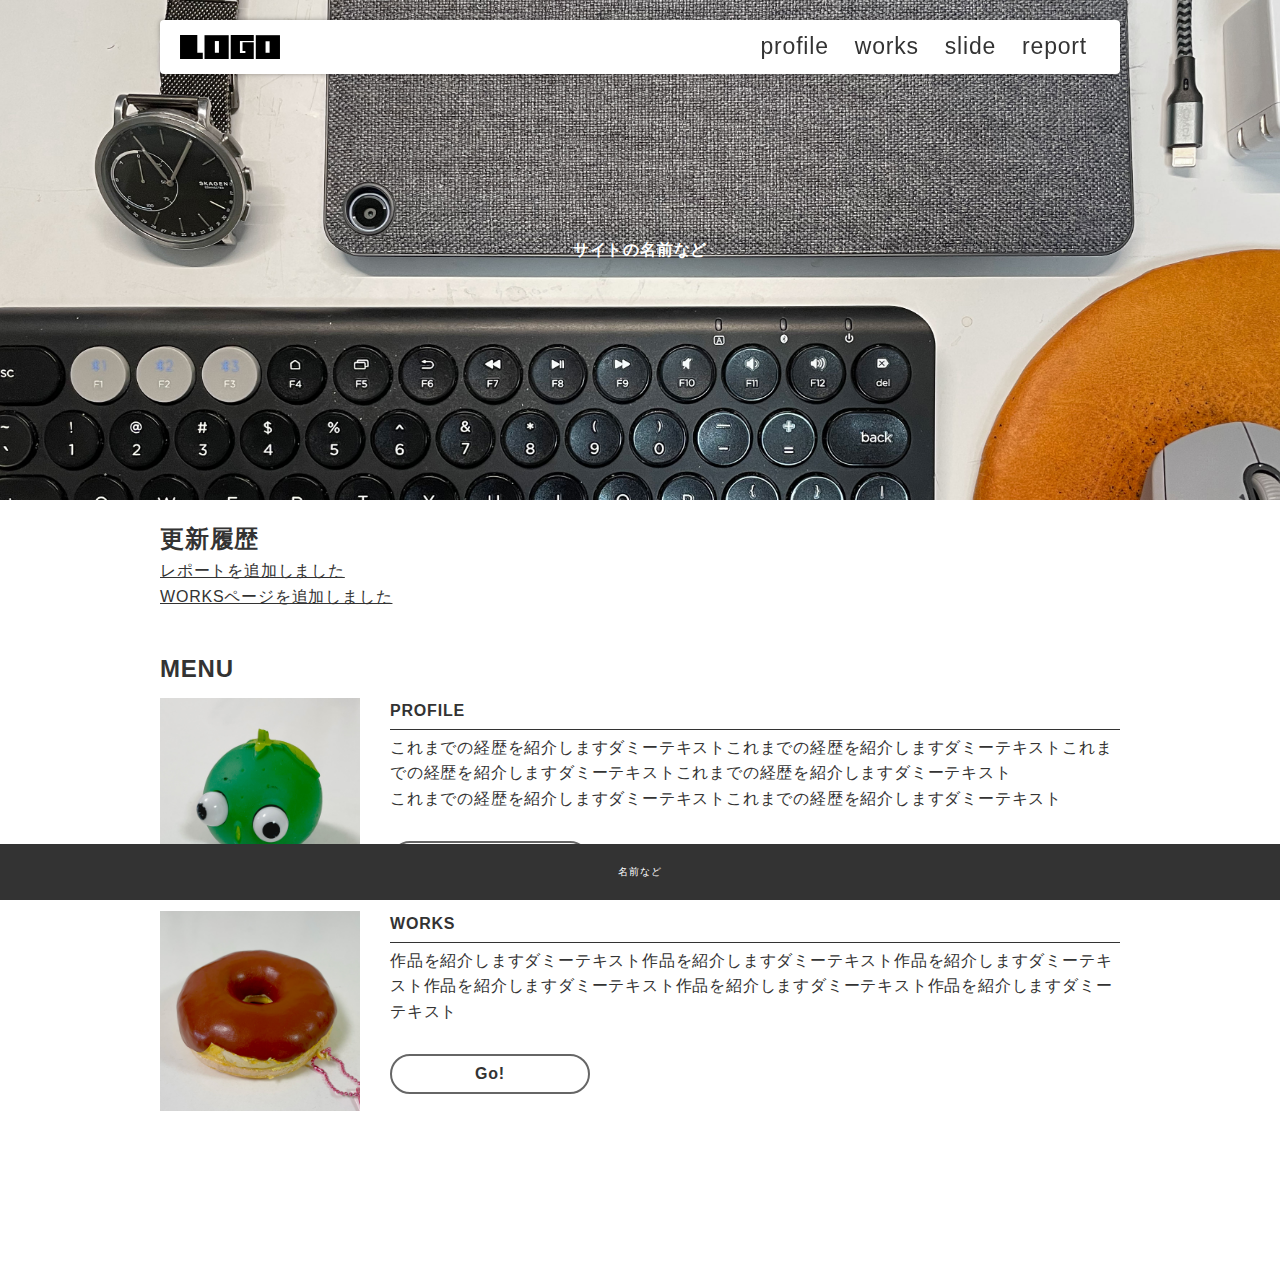
==== index.html @ 626401fb "Initial commit" ====
<!DOCTYPE html>
<html lang="ja">
  <head>
    <meta charset="UTF-8" />
    <meta http-equiv="X-UA-Compatible" content="IE=edge" />
    <meta name="viewport" content="width=device-width, initial-scale=1.0" />
    <link rel="stylesheet" href="./css/style.css" />

    <!-- cdnからjquery読み込み -->
    <script
      src="https://code.jquery.com/jquery-3.6.0.js"
      integrity="sha256-H+K7U5CnXl1h5ywQfKtSj8PCmoN9aaq30gDh27Xc0jk="
      crossorigin="anonymous"
    ></script>
    
    <script src="./js/main.js"></script>
    <title>トップページ</title>
  </head>
  <body>
    <header>
      <div class="inner">
        <div id="menu_btn"></div>
        <p id="header_logo">
          <a href="./index.html"><img src="./images/logo.svg" alt="" /></a>
        </p>
        <ul id="global_menu">
          <li><a href="./profile.html">profile</a></li>
          <li><a href="./works.html">works</a></li>
          <li><a href="./slide.html">slide</a></li>
          <li><a href="./report.html">report</a></li>
        </ul>
      </div>
    </header>

    <div class="top_eye_catch">サイトの名前など</div>

    <div class="contents">
      <section class="sec">
        <h2>更新履歴</h2>
        <ul>
          <li><a href="./report.html">レポートを追加しました</a></li>
          <li><a href="./works.html">WORKSページを追加しました</a></li>
        </ul>
      </section>

      <section class="sec">
        <h2>MENU</h2>
        <div class="link_menu">
          <div class="each_link">
            <div class="link_pic">
              <img src="./images/toy01.jpg" />
            </div>
            <div class="link_txt">
              <p class="link_title">PROFILE</p>
              <div>
                これまでの経歴を紹介しますダミーテキストこれまでの経歴を紹介しますダミーテキストこれまでの経歴を紹介しますダミーテキストこれまでの経歴を紹介しますダミーテキスト<br />
                これまでの経歴を紹介しますダミーテキストこれまでの経歴を紹介しますダミーテキスト
              </div>
              <a class="link_btn" href="./profile.html">Go!</a>
            </div>
          </div>

          <div class="each_link">
            <div class="link_pic">
              <img src="./images/toy02.jpg" />
            </div>
            <div class="link_txt">
              <p class="link_title">WORKS</p>
              <div>
                作品を紹介しますダミーテキスト作品を紹介しますダミーテキスト作品を紹介しますダミーテキスト作品を紹介しますダミーテキスト作品を紹介しますダミーテキスト作品を紹介しますダミーテキスト
              </div>
              <a class="link_btn" href="./works.html">Go!</a>
            </div>
          </div>
        </div>
      </section>
    </div>

    <footer>名前など</footer>
  </body>
</html>
---- css/style.css ----
@charset "UTF-8";
/*======================================================
基本 全体の設定
======================================================*/
* {
  box-sizing: border-box;
  margin: 0;
  padding: 0;
}

html,
body {
  font-feature-settings: "palt";
  background-color: #fff;
  position: relative;
}

body {
  font-size: 16px;
  line-height: 1.6;
  font-family: "游ゴシック体", YuGothic, "游ゴシック", "Yu Gothic", "ヒラギノ角ゴ ProN W3", "Hiragino Kaku Gothic ProN", "メイリオ", Meiryo, sans-serif;
  color: #333333;
  letter-spacing: 0.05em;
  min-height: 100vh;
  padding-bottom: 100px;
}

a {
  color: inherit;
  transition: 0.3s all;/* 値が変わった場合、0.3秒かけて変化する */
}

/* a:hoverはマウスオーバーしたときのセレクタ */
a:hover {
  opacity: 0.7;
}

/* 画像は親要素からはみ出さないように最大幅を100%に */
img {
  max-width: 100%;
  height: auto;
}

/* リストの先頭に・がつかないように */
li {
  list-style: none;
}

@media (min-width: 901px) {
  .sp_only {
    display: none !important;
  }
}

@media (max-width: 900px) {
  .pc_only {
    display: none !important;
  }
}




/*======================================================
header
======================================================*/
header {
  position: fixed;/* position: fixedにするとスクロールしても同じ位置に表示される */
  z-index: 2; /* z-indexはレイヤーの前後関係。数字が大きくなるほど手前 */
  max-width: 1000px;/* max-widthは最大幅 ウィンドウが小さくなればそれに合わせてせまくなる */
  top: 0;
  left: 0;
  right: 0;
  margin: auto;
}

header a {
  display: block;
  text-decoration: none;/* a要素にもともと付く下線をなしに */
}

header .inner {
  background-color: #fff;
  position: relative;
  display: flex;
  justify-content: space-between;
  padding: 15px 20px;
  box-shadow: 0px 0px 5px rgba(0, 0, 0, 0.35);
  border-radius: 4px;
  margin: 20px;
}

/* ロゴ */
#header_logo img {
  display: block;
  width: 100px;
}

/* メニュー */
#global_menu {
  display: flex;
  font-size: 23px;
  position: relative;
}



#global_menu a {
  padding: 0px 13px;
  line-height: 1;
  position: relative;
}

#global_menu li {
  position: relative;
}

#global_menu li.current::before {
  content: "";
  bottom: 2px;
  position: absolute;
  width: 100%;
  height: 10px;
  background-color: #ccc;
}

#menu_btn{
  position: absolute;
  width: 40px;
  height: 40px;
  border-radius: 20px;
  right: 10px;
  top: 7px;
  background-color: #ccc;
  z-index: 30;
  cursor: pointer;
  display: none;
}

/* レスポンシブ */
@media (max-width: 900px) {
  header .inner {
    flex-direction: column;
  }

  #global_menu {
    flex-direction: column;
    display: none;
  }

  .open_menu #global_menu {
    display: flex;
  }

  #global_menu li a{
    padding: 10px 0;
    text-align: center;
  }

  #menu_btn{
    display: block;
  }
}

/*======================================================
footer
======================================================*/
footer {
  background-color: #333;
  color: #fff;
  text-align: center;
  padding: 20px;
  font-size: 10px;

  position: fixed;
  width: 100%;
  bottom: 0;
}


/*======================================================
コンテンツ共通
======================================================*/

body.contents_page {/* classにcontents_pageが指定されているbodyタグ */
  padding-top: 100px;
}

.sec{
  margin-bottom: 40px;
}

.contents {
  max-width: 1000px;
  padding: 20px;
  margin: auto;
}

/* =================================================
トップページ
================================================= */
.top_eye_catch {
  height: 500px;
  color: #fff;
  font-weight: bold;
  background-image: url(../images/top.jpg);/* 背景画像 */
  background-size: cover;/* 背景画像のサイズ 要素いっぱいに表示 */
  background-position: center center;/* 背景画像の位置 */
  background-attachment: fixed;/* スクロールしたときの背景画像の位置 固定 */
  
  /* 上下左右中央テクニック https://ics.media/entry/17522/ */
  display: flex;
  align-items: center;
  justify-content: center;
}

.link_menu{
  padding-top: 10px;
}

.each_link{
  display: flex;
}

.each_link .link_pic{
  width: 200px;
}

.each_link .link_txt{
  margin-left: 30px;
  flex: 1;
}

.each_link .link_title{
  font-weight: bold;
  padding-bottom: 5px;
  margin-bottom: 5px;
  border-bottom: 1px solid #333;
}

a.link_btn{
  text-decoration: none;
  font-weight: bold;
  display: block;
  margin: 30px 0;
  border: 2px solid #666;
  padding: 5px;
  text-align: center;
  border-radius: 50px;
  width: 200px;
}

a.link_btn:hover{/* classがlink_btnのaタグのマウスオーバー時 */
  opacity: 1;/* 半透明にならないように上書き */
  border-radius: 0;
  color: #fff;
  background-color: #333;
}

/* =================================================
worksページ
================================================= */

.thumb_list {
  display: flex;
  flex-wrap: wrap;
  margin: 0 -10px;
}

.thumb_list li {
  width: 25%;
  padding: 10px;
}

@media (max-width: 900px) {
  .thumb_list li {
    width: 50%;
  }
}

@media (max-width: 500px) {
  .thumb_list li {
    width: 100%;
  }
}

.thumb_list li a {
  display: block;
  height: 120px;
  border: 1px solid #ccc;
  opacity: 1;
  overflow: hidden;/* はみ出た部分は隠す */
}

.thumb_list li a img {
  display: block;
  width: 100%;
  height: 100%;
  object-fit: cover;
  object-position: center center;
  
  transition: 0.4s all;
}

/* マウスオーバー時、中の画像が1.3倍になって10度傾く */
.thumb_list li a:hover img{
  transform: scale(1.3) rotate(10deg);
}

/*======================================================
reportページ
======================================================*/

.report_eye_catch {
  height: 300px;
  background-image: url(../images/report.jpg);
  background-size: cover;
  background-position: center center;
  display: flex;
  align-items: center;
  justify-content: center;
  color: #fff;
  font-weight: bold;
}

.report {
  border: 1px solid #ccc;
  padding: 40px;
}

.report .outline {
  margin-bottom: 40px;
  display: flex;
}

@media (max-width: 900px) {
  .report .outline {
    display: block;
  }
}

.report .outline .pic {
  width: 45%;
  border: 3px solid #999;
}

.report .outline .txt {
  flex: 1;
  padding-left: 20px;
}

.report h1 {
  margin-bottom: 20px;
  padding-left: 10px;
  border-left: 5px solid #ff9a02;
}

.ex_link {
  display: inline-block;
  position: relative;
  padding: 4px;
  padding-left: 26px;
}

.ex_link::before {
  box-sizing: border-box;
  content: "";
  display: block;
  width: 20px;
  height: 14px;
  border: 3px solid #666;
  border-radius: 3px;
  position: absolute;
  left: 0;
  top: 0;
  bottom: 0;
  margin: auto;
}

/* =================================================
profileページ
================================================= */
.profile_set{
  margin-bottom: 30px;
}

.profile_container{
  
}

.profile_container h3{
  
}



/*======================================================
汎用
======================================================*/
.mb_m {
  margin-bottom: 20px;
}
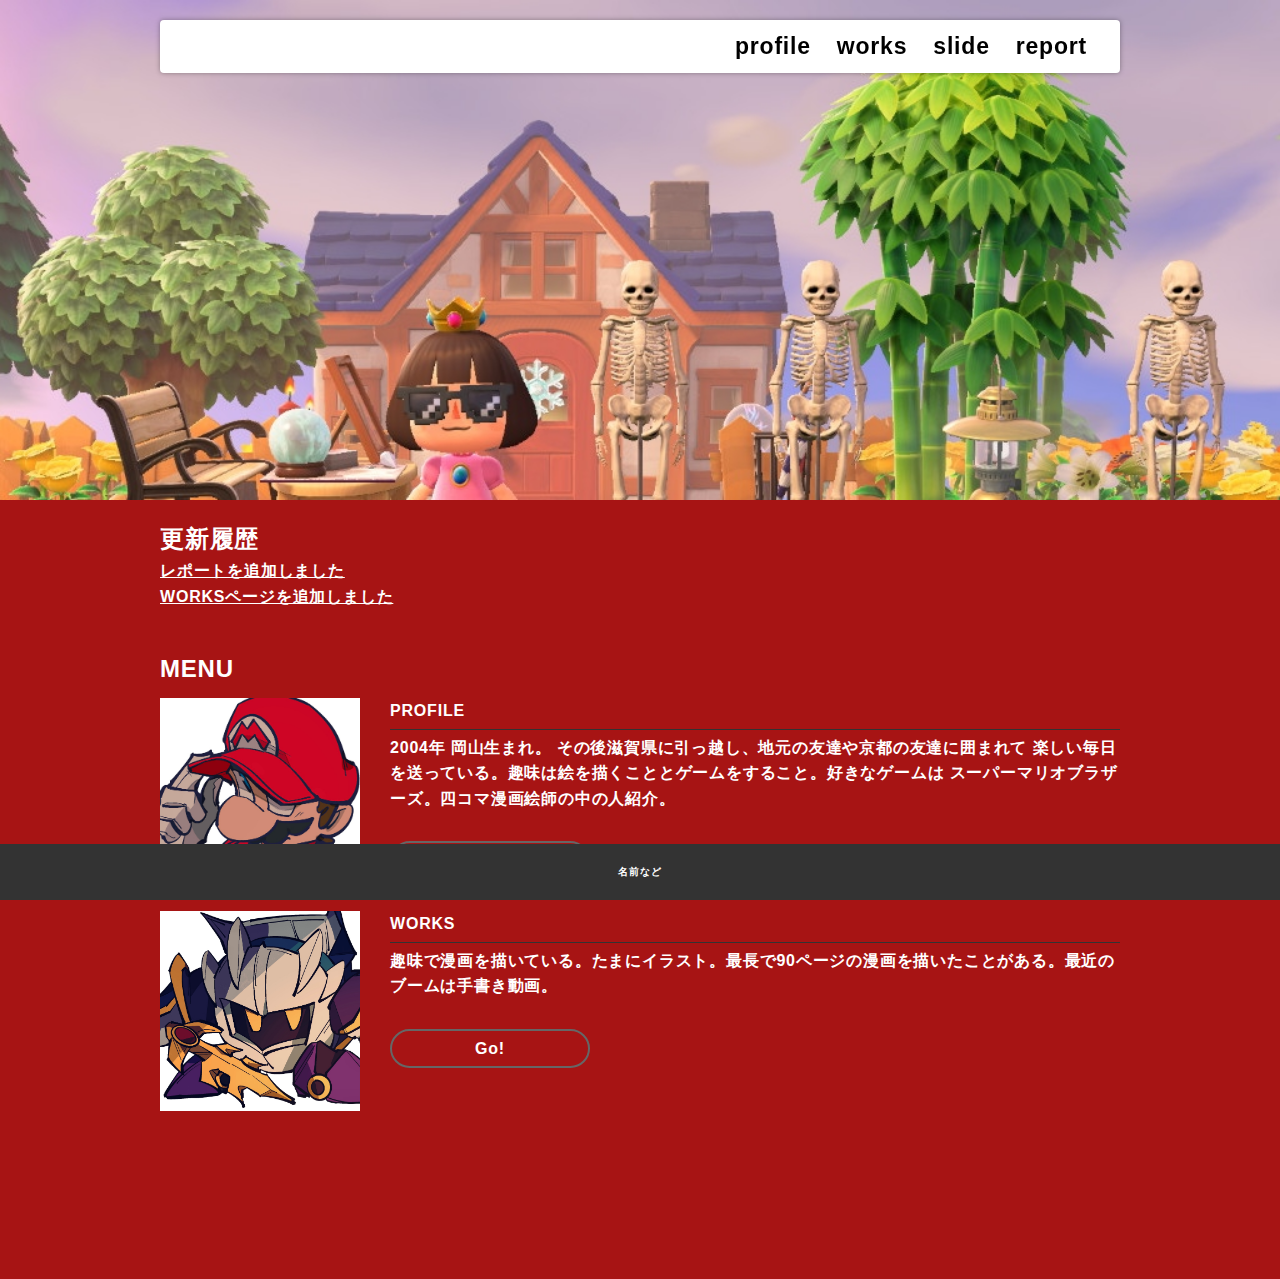
==== commit bdfaa872: "公開" ====
--- a/index.html
+++ b/index.html
@@ -14,14 +14,14 @@
     ></script>
     
     <script src="./js/main.js"></script>
-    <title>トップページ</title>
+    <title>自己紹介</title>
   </head>
   <body>
     <header>
       <div class="inner">
         <div id="menu_btn"></div>
         <p id="header_logo">
-          <a href="./index.html"><img src="./images/logo.svg" alt="" /></a>
+          <a href="./images/無題10.jpg"><img src="./images/無題109_20220923003927.PNG" alt="" /></a>
         </p>
         <ul id="global_menu">
           <li><a href="./profile.html">profile</a></li>
@@ -32,7 +32,7 @@
       </div>
     </header>
 
-    <div class="top_eye_catch">サイトの名前など</div>
+    <div class="top_eye_catch"></div>
 
     <div class="contents">
       <section class="sec">
@@ -48,13 +48,13 @@
         <div class="link_menu">
           <div class="each_link">
             <div class="link_pic">
-              <img src="./images/toy01.jpg" />
+              <img src="./images/無題7.jpg" />
             </div>
             <div class="link_txt">
               <p class="link_title">PROFILE</p>
               <div>
-                これまでの経歴を紹介しますダミーテキストこれまでの経歴を紹介しますダミーテキストこれまでの経歴を紹介しますダミーテキストこれまでの経歴を紹介しますダミーテキスト<br />
-                これまでの経歴を紹介しますダミーテキストこれまでの経歴を紹介しますダミーテキスト
+                2004年 岡山生まれ。
+                その後滋賀県に引っ越し、地元の友達や京都の友達に囲まれて 楽しい毎日を送っている。趣味は絵を描くこととゲームをすること。好きなゲームは スーパーマリオブラザーズ。四コマ漫画絵師の中の人紹介。
               </div>
               <a class="link_btn" href="./profile.html">Go!</a>
             </div>
@@ -62,12 +62,12 @@
 
           <div class="each_link">
             <div class="link_pic">
-              <img src="./images/toy02.jpg" />
+              <img src="./images/無題10.jpg" />
             </div>
             <div class="link_txt">
               <p class="link_title">WORKS</p>
               <div>
-                作品を紹介しますダミーテキスト作品を紹介しますダミーテキスト作品を紹介しますダミーテキスト作品を紹介しますダミーテキスト作品を紹介しますダミーテキスト作品を紹介しますダミーテキスト
+                趣味で漫画を描いている。たまにイラスト。最長で90ページの漫画を描いたことがある。最近のブームは手書き動画。
               </div>
               <a class="link_btn" href="./works.html">Go!</a>
             </div>
--- a/css/style.css
+++ b/css/style.css
@@ -1,4 +1,9 @@
 @charset "UTF-8";
+@font-face{
+  font-family: 'Mplus';
+  src: url(./MochiyPopOne-Regular.ttf);
+
+}
 /*======================================================
 基本 全体の設定
 ======================================================*/
@@ -6,20 +11,22 @@
   box-sizing: border-box;
   margin: 0;
   padding: 0;
+  font-weight: bold;
 }
 
 html,
 body {
   font-feature-settings: "palt";
-  background-color: #fff;
+  background-color: #a71414;
   position: relative;
 }
 
 body {
   font-size: 16px;
   line-height: 1.6;
-  font-family: "游ゴシック体", YuGothic, "游ゴシック", "Yu Gothic", "ヒラギノ角ゴ ProN W3", "Hiragino Kaku Gothic ProN", "メイリオ", Meiryo, sans-serif;
-  color: #333333;
+  font-family:  'Mplus',sans-serif;
+  font-weight: bold;
+  color: #ffffff;
   letter-spacing: 0.05em;
   min-height: 100vh;
   padding-bottom: 100px;
@@ -72,6 +79,7 @@
   left: 0;
   right: 0;
   margin: auto;
+  color: #000;
 }
 
 header a {
@@ -203,7 +211,8 @@
   height: 500px;
   color: #fff;
   font-weight: bold;
-  background-image: url(../images/top.jpg);/* 背景画像 */
+  font-size: 30px;
+  background-image: url(../images/無題9.jpg);/* 背景画像 */
   background-size: cover;/* 背景画像のサイズ 要素いっぱいに表示 */
   background-position: center center;/* 背景画像の位置 */
   background-attachment: fixed;/* スクロールしたときの背景画像の位置 固定 */
@@ -313,7 +322,7 @@
 
 .report_eye_catch {
   height: 300px;
-  background-image: url(../images/report.jpg);
+  background-image: url(../images/無題9.jpg);
   background-size: cover;
   background-position: center center;
   display: flex;
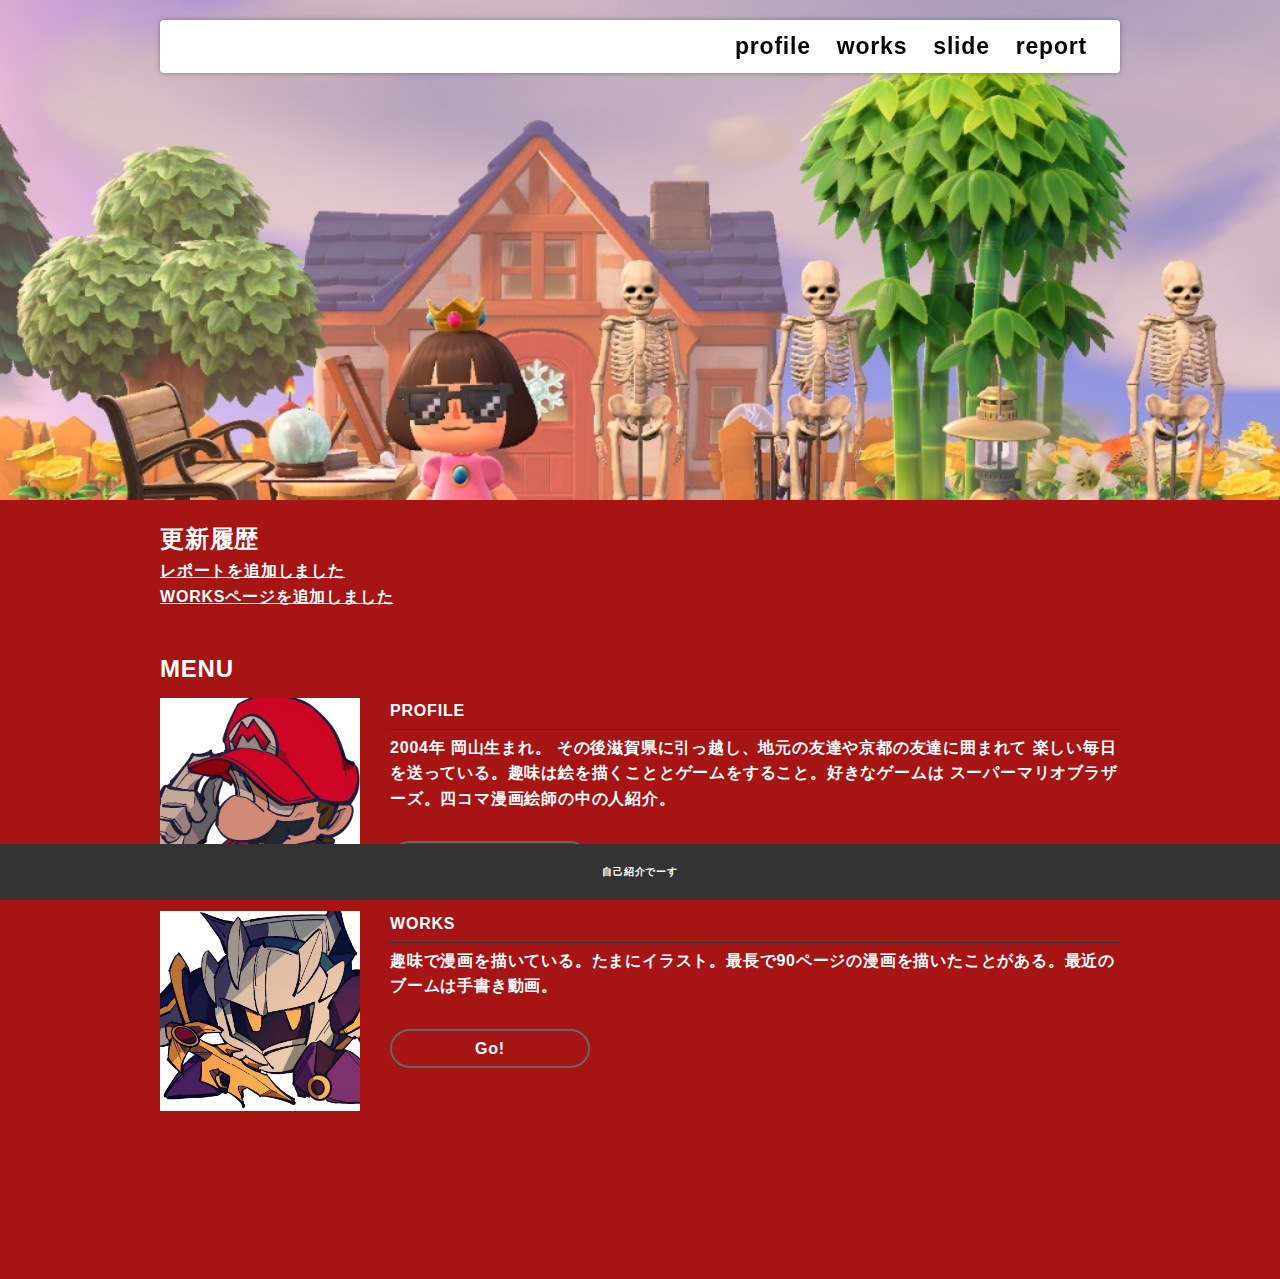
==== commit 1180b8a8: "提出" ====
--- a/index.html
+++ b/index.html
@@ -76,6 +76,6 @@
       </section>
     </div>
 
-    <footer>名前など</footer>
+    <footer>自己紹介でーす</footer>
   </body>
 </html>
--- a/css/style.css
+++ b/css/style.css
@@ -101,7 +101,7 @@
 /* ロゴ */
 #header_logo img {
   display: block;
-  width: 100px;
+  width: 70px;
 }
 
 /* メニュー */
@@ -125,7 +125,7 @@
 
 #global_menu li.current::before {
   content: "";
-  bottom: 2px;
+  bottom: 55px;
   position: absolute;
   width: 100%;
   height: 10px;
@@ -191,7 +191,7 @@
 ======================================================*/
 
 body.contents_page {/* classにcontents_pageが指定されているbodyタグ */
-  padding-top: 100px;
+  padding-top: 200px;
 }
 
 .sec{
@@ -269,57 +269,6 @@
 /* =================================================
 worksページ
 ================================================= */
-
-.thumb_list {
-  display: flex;
-  flex-wrap: wrap;
-  margin: 0 -10px;
-}
-
-.thumb_list li {
-  width: 25%;
-  padding: 10px;
-}
-
-@media (max-width: 900px) {
-  .thumb_list li {
-    width: 50%;
-  }
-}
-
-@media (max-width: 500px) {
-  .thumb_list li {
-    width: 100%;
-  }
-}
-
-.thumb_list li a {
-  display: block;
-  height: 120px;
-  border: 1px solid #ccc;
-  opacity: 1;
-  overflow: hidden;/* はみ出た部分は隠す */
-}
-
-.thumb_list li a img {
-  display: block;
-  width: 100%;
-  height: 100%;
-  object-fit: cover;
-  object-position: center center;
-  
-  transition: 0.4s all;
-}
-
-/* マウスオーバー時、中の画像が1.3倍になって10度傾く */
-.thumb_list li a:hover img{
-  transform: scale(1.3) rotate(10deg);
-}
-
-/*======================================================
-reportページ
-======================================================*/
-
 .report_eye_catch {
   height: 300px;
   background-image: url(../images/無題9.jpg);
@@ -330,11 +279,75 @@
   justify-content: center;
   color: #fff;
   font-weight: bold;
+  background-attachment: fixed;/* スクロールしたときの背景画像の位置 固定 */
+}
+
+.thumb_list {
+  display: flex;
+  flex-wrap: wrap;
+  margin: 0 -10px;
+}
+
+.thumb_list li {
+  width: 25%;
+  padding: 10px;
+}
+
+@media (max-width: 900px) {
+  .thumb_list li {
+    width: 50%;
+  }
+}
+
+@media (max-width: 500px) {
+  .thumb_list li {
+    width: 100%;
+  }
+}
+
+.thumb_list li a {
+  display: block;
+  height: 120px;
+  border: 1px solid #ccc;
+  opacity: 1;
+  overflow: hidden;/* はみ出た部分は隠す */
+}
+
+.thumb_list li a img {
+  display: block;
+  width: 100%;
+  height: 100%;
+  object-fit: cover;
+  object-position: center center;
+  
+  transition: 0.4s all;
+}
+
+/* マウスオーバー時、中の画像が1.3倍になって10度傾く */
+.thumb_list li a:hover img{
+  transform: scale(1.3) rotate(10deg);
+}
+
+/*======================================================
+reportページ
+======================================================*/
+
+.report_eye_catch {
+  height: 300px;
+  background-image: url(../images/無題9.jpg);
+  background-size: cover;
+  background-position: center center;
+  display: flex;
+  align-items: center;
+  justify-content: center;
+  color: #fff;
+  font-weight: bold;
+  background-attachment: fixed;/* スクロールしたときの背景画像の位置 固定 */
 }
 
 .report {
   border: 1px solid #ccc;
-  padding: 40px;
+  padding: 20px;
 }
 
 .report .outline {
@@ -389,18 +402,31 @@
 /* =================================================
 profileページ
 ================================================= */
+.report_eye_catch {
+  height: 300px;
+  background-image: url(../images/無題9.jpg);
+  background-size: cover;
+  background-position: center center;
+  display: flex;
+  align-items: center;
+  justify-content: center;
+  color: #fff;
+  font-weight: bold;
+  background-attachment: fixed;/* スクロールしたときの背景画像の位置 固定 */
+}
 .profile_set{
   margin-bottom: 30px;
+  
 }
 
 .profile_container{
   
+  
 }
 
 .profile_container h3{
   
 }
-
 
 
 /*======================================================
